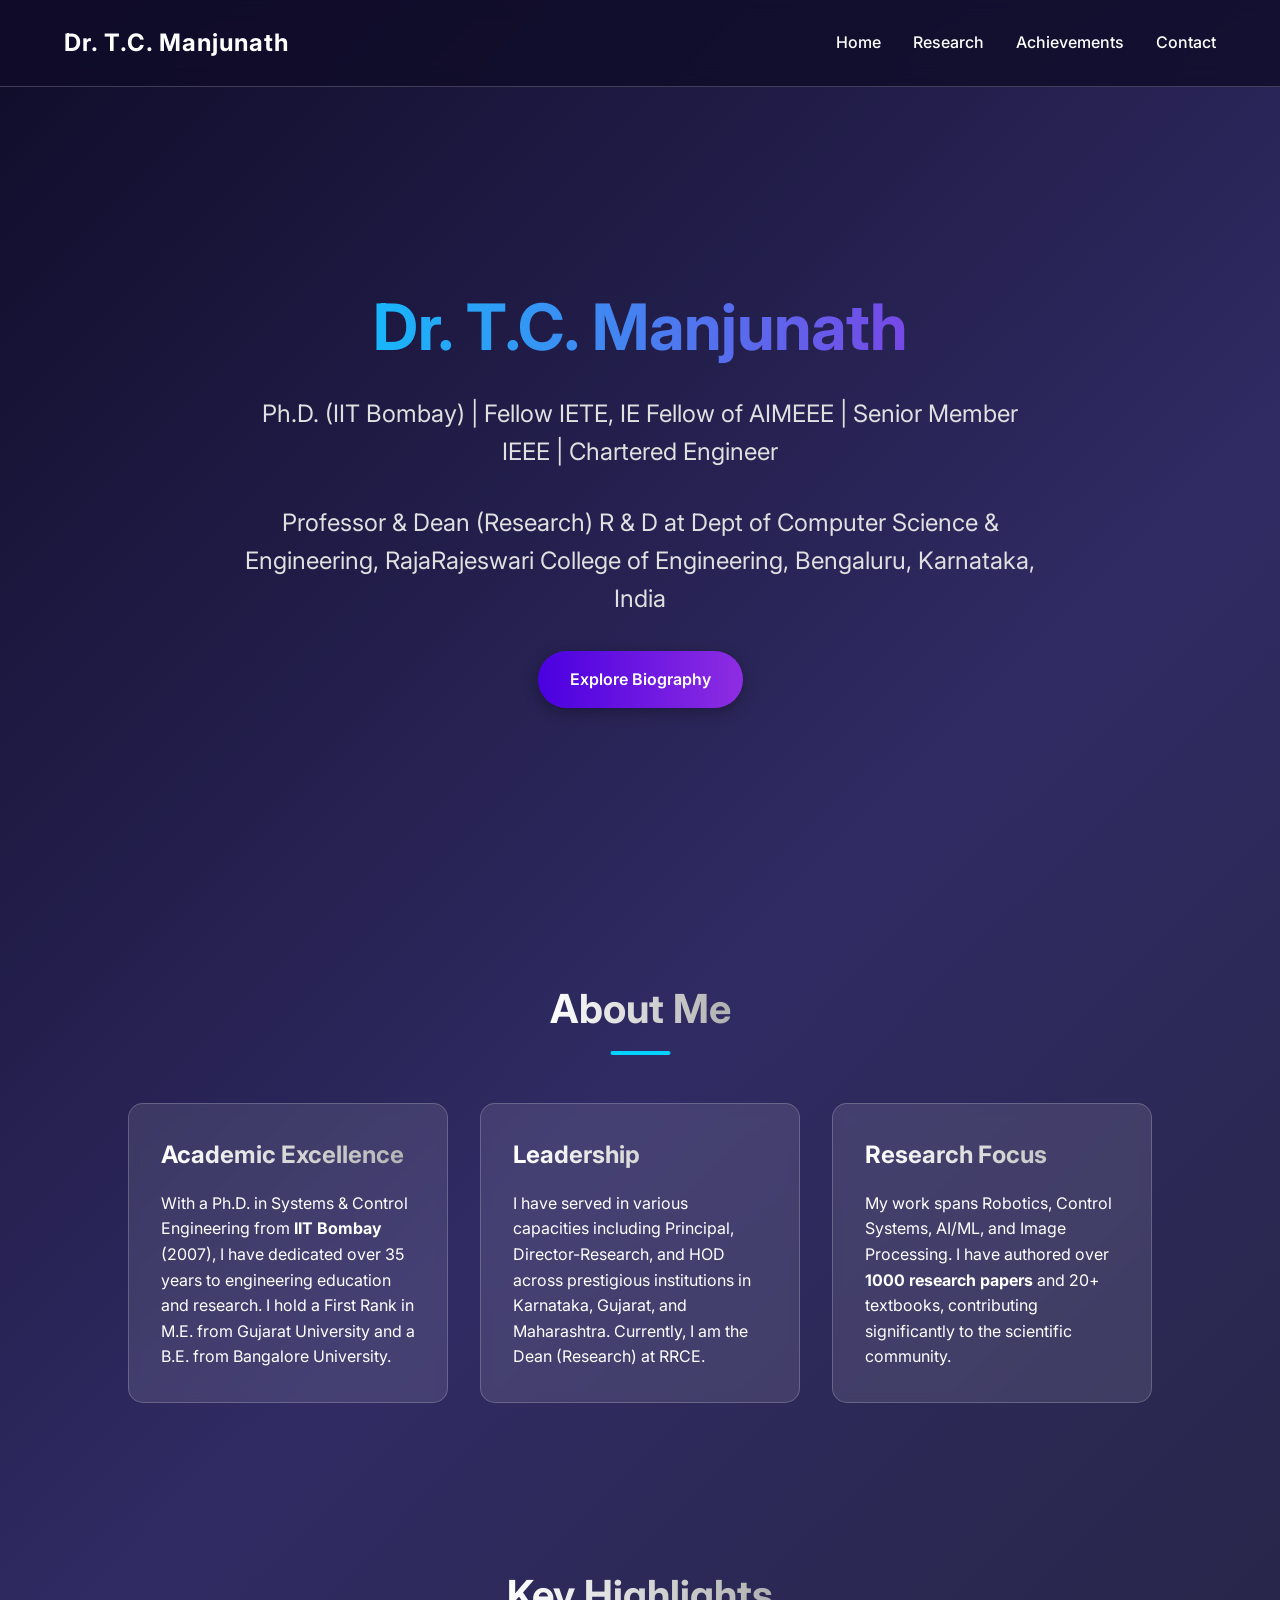
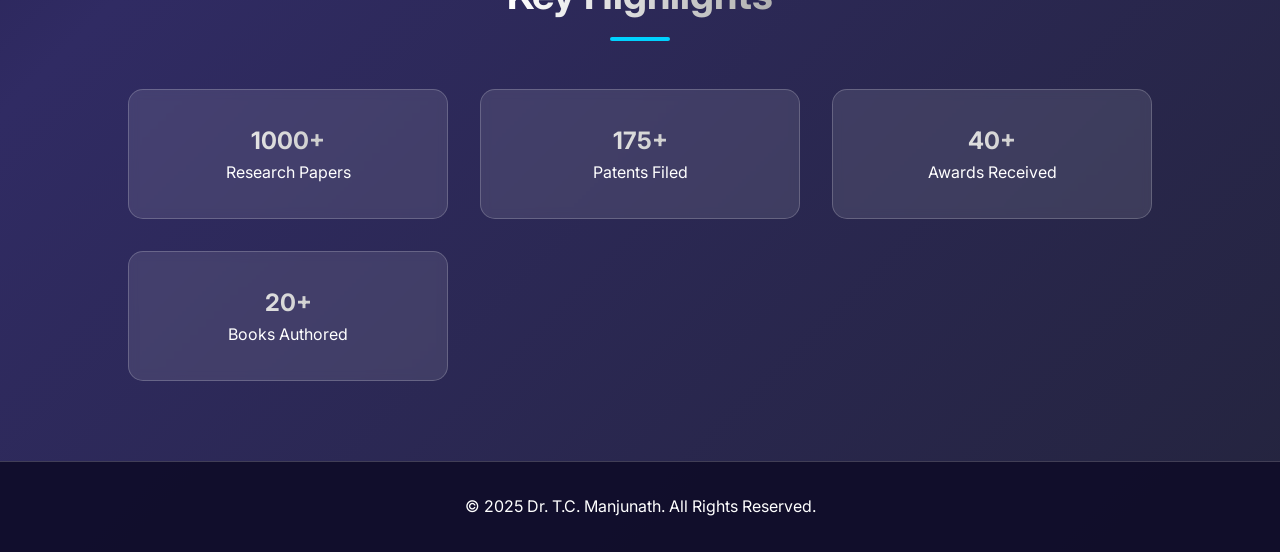
==== index.html @ 046c74a4 "Initial commit" ====
<!DOCTYPE html>
<html lang="en">

<head>
    <meta charset="UTF-8">
    <meta name="viewport" content="width=device-width, initial-scale=1.0">
    <title>Dr. T.C. Manjunath | Professor & Researcher</title>
    <meta name="description"
        content="Official portfolio of Dr. T.C. Manjunath, distinguished Professor, Researcher, and Dean with over 35 years of experience in Engineering and Technology.">
    <link rel="preconnect" href="https://fonts.googleapis.com">
    <link rel="preconnect" href="https://fonts.gstatic.com" crossorigin>
    <link href="https://fonts.googleapis.com/css2?family=Inter:wght@300;400;600;700&display=swap" rel="stylesheet">
    <link rel="stylesheet" href="style.css">
</head>

<body>

    <!-- Navigation -->
    <nav>
        <div class="logo">Dr. T.C. Manjunath</div>
        <ul class="nav-links">
            <li><a href="index.html">Home</a></li>
            <li><a href="research.html">Research</a></li>
            <li><a href="achievements.html">Achievements</a></li>
            <li><a href="contact.html">Contact</a></li>
        </ul>
        <div class="hamburger">
            <div class="bar"></div>
            <div class="bar"></div>
            <div class="bar"></div>
        </div>
    </nav>

    <!-- Hero Section -->
    <header class="hero">
        <div class="hero-content">
            <h1>Dr. T.C. Manjunath</h1>
            <p>Ph.D. (IIT Bombay) | Fellow IETE, IE Fellow of AIMEEE | Senior Member IEEE | Chartered Engineer</p>
            <p>Professor & Dean (Research) R & D at Dept of Computer Science & Engineering, RajaRajeswari College of
                Engineering, Bengaluru, Karnataka, India</p>
            <a href="#about" class="btn">Explore Biography</a>
        </div>
    </header>

    <!-- About Section -->
    <section id="about">
        <h2 class="section-title">About Me</h2>
        <div class="card-grid">
            <div class="card">
                <h3>Academic Excellence</h3>
                <p>With a Ph.D. in Systems & Control Engineering from <strong>IIT Bombay</strong> (2007), I have
                    dedicated over 35 years to engineering education and research. I hold a First Rank in M.E. from
                    Gujarat University and a B.E. from Bangalore University.</p>
            </div>
            <div class="card">
                <h3>Leadership</h3>
                <p>I have served in various capacities including Principal, Director-Research, and HOD across
                    prestigious institutions in Karnataka, Gujarat, and Maharashtra. Currently, I am the Dean (Research)
                    at RRCE.</p>
            </div>
            <div class="card">
                <h3>Research Focus</h3>
                <p>My work spans Robotics, Control Systems, AI/ML, and Image Processing. I have authored over
                    <strong>1000 research papers</strong> and 20+ textbooks, contributing significantly to the
                    scientific community.</p>
            </div>
        </div>
    </section>

    <!-- Highlights Section -->
    <section id="highlights">
        <h2 class="section-title">Key Highlights</h2>
        <div class="card-grid">
            <div class="card" style="text-align: center;">
                <h1 style="color: var(--accent); margin-bottom: 0;">1000+</h1>
                <p>Research Papers</p>
            </div>
            <div class="card" style="text-align: center;">
                <h1 style="color: var(--accent); margin-bottom: 0;">175+</h1>
                <p>Patents Filed</p>
            </div>
            <div class="card" style="text-align: center;">
                <h1 style="color: var(--accent); margin-bottom: 0;">40+</h1>
                <p>Awards Received</p>
            </div>
            <div class="card" style="text-align: center;">
                <h1 style="color: var(--accent); margin-bottom: 0;">20+</h1>
                <p>Books Authored</p>
            </div>
        </div>
    </section>

    <footer>
        <p>&copy; 2025 Dr. T.C. Manjunath. All Rights Reserved.</p>
    </footer>

    <script src="script.js"></script>
</body>

</html>
---- style.css ----
/* Global Reset & Variables */
:root {
    --primary-color: #4a00e0;
    --secondary-color: #8e2de2;
    --dark-bg: #0f0c29;
    --glass-bg: rgba(255, 255, 255, 0.1);
    --glass-border: rgba(255, 255, 255, 0.2);
    --text-light: #ffffff;
    --text-dim: #e0e0e0;
    --accent: #00d2ff;
    --font-main: 'Inter', sans-serif;
}

* {
    margin: 0;
    padding: 0;
    box-sizing: border-box;
}

body {
    font-family: var(--font-main);
    background: linear-gradient(135deg, var(--dark-bg), #302b63, #24243e);
    color: var(--text-light);
    min-height: 100vh;
    overflow-x: hidden;
    line-height: 1.6;
}

/* Typography */
h1, h2, h3, h4 {
    font-weight: 700;
    margin-bottom: 1rem;
    background: linear-gradient(to right, #fff, #b0b0b0);
    -webkit-background-clip: text;
    -webkit-text-fill-color: transparent;
}

a {
    text-decoration: none;
    color: var(--text-light);
    transition: color 0.3s ease;
}

a:hover {
    color: var(--accent);
}

/* Navigation */
nav {
    display: flex;
    justify-content: space-between;
    align-items: center;
    padding: 1.5rem 5%;
    background: rgba(15, 12, 41, 0.8);
    backdrop-filter: blur(10px);
    position: sticky;
    top: 0;
    z-index: 1000;
    border-bottom: 1px solid var(--glass-border);
}

.logo {
    font-size: 1.5rem;
    font-weight: 700;
    letter-spacing: 1px;
}

.nav-links {
    display: flex;
    gap: 2rem;
    list-style: none;
}

.nav-links a {
    font-size: 1rem;
    font-weight: 500;
    position: relative;
}

.nav-links a::after {
    content: '';
    position: absolute;
    width: 0;
    height: 2px;
    bottom: -5px;
    left: 0;
    background-color: var(--accent);
    transition: width 0.3s ease;
}

.nav-links a:hover::after {
    width: 100%;
}

.hamburger {
    display: none;
    cursor: pointer;
    flex-direction: column;
    gap: 5px;
}

.bar {
    width: 25px;
    height: 3px;
    background-color: var(--text-light);
    transition: 0.3s;
}

/* Hero Section */
.hero {
    height: 90vh;
    display: flex;
    align-items: center;
    justify-content: center;
    text-align: center;
    padding: 0 2rem;
    position: relative;
}

.hero-content {
    max-width: 800px;
    z-index: 1;
    animation: fadeIn Up 1s ease-out;
}

.hero h1 {
    font-size: 4rem;
    margin-bottom: 1rem;
    background: linear-gradient(to right, var(--accent), var(--secondary-color));
    -webkit-background-clip: text;
    -webkit-text-fill-color: transparent;
}

.hero p {
    font-size: 1.5rem;
    color: var(--text-dim);
    margin-bottom: 2rem;
}

.btn {
    display: inline-block;
    padding: 1rem 2rem;
    background: linear-gradient(90deg, var(--primary-color), var(--secondary-color));
    color: white;
    border-radius: 50px;
    font-weight: 600;
    box-shadow: 0 4px 15px rgba(0, 0, 0, 0.3);
    transition: transform 0.3s ease, box-shadow 0.3s ease;
}

.btn:hover {
    transform: translateY(-3px);
    box-shadow: 0 6px 20px rgba(0, 0, 0, 0.4);
    color: white;
}

/* Sections */
section {
    padding: 5rem 10%;
}

.section-title {
    text-align: center;
    font-size: 2.5rem;
    margin-bottom: 3rem;
    position: relative;
    display: inline-block;
    left: 50%;
    transform: translateX(-50%);
}

.section-title::after {
    content: '';
    display: block;
    width: 60px;
    height: 4px;
    background: var(--accent);
    margin: 10px auto 0;
    border-radius: 2px;
}

/* Cards (Glassmorphism) */
.card-grid {
    display: grid;
    grid-template-columns: repeat(auto-fit, minmax(300px, 1fr));
    gap: 2rem;
}

.card {
    background: var(--glass-bg);
    border: 1px solid var(--glass-border);
    border-radius: 15px;
    padding: 2rem;
    backdrop-filter: blur(5px);
    transition: transform 0.3s ease, background 0.3s ease;
}

.card:hover {
    transform: translateY(-10px);
    background: rgba(255, 255, 255, 0.15);
}

.card h3 {
    font-size: 1.5rem;
    margin-bottom: 1rem;
    color: var(--accent);
}

/* Footer */
footer {
    background: rgba(15, 12, 41, 0.9);
    padding: 2rem;
    text-align: center;
    border-top: 1px solid var(--glass-border);
}

/* Animations */
@keyframes fadeInUp {
    from {
        opacity: 0;
        transform: translateY(20px);
    }
    to {
        opacity: 1;
        transform: translateY(0);
    }
}

/* Responsive */
@media (max-width: 768px) {
    .nav-links {
        position: absolute;
        right: 0;
        top: 70px;
        height: calc(100vh - 70px);
        background: rgba(15, 12, 41, 0.95);
        flex-direction: column;
        align-items: center;
        justify-content: center;
        width: 100%;
        transform: translateX(100%);
        transition: transform 0.5s ease-in-out;
    }

    .nav-links.active {
        transform: translateX(0);
    }

    .hamburger {
        display: flex;
    }

    .hero h1 {
        font-size: 2.5rem;
    }
}
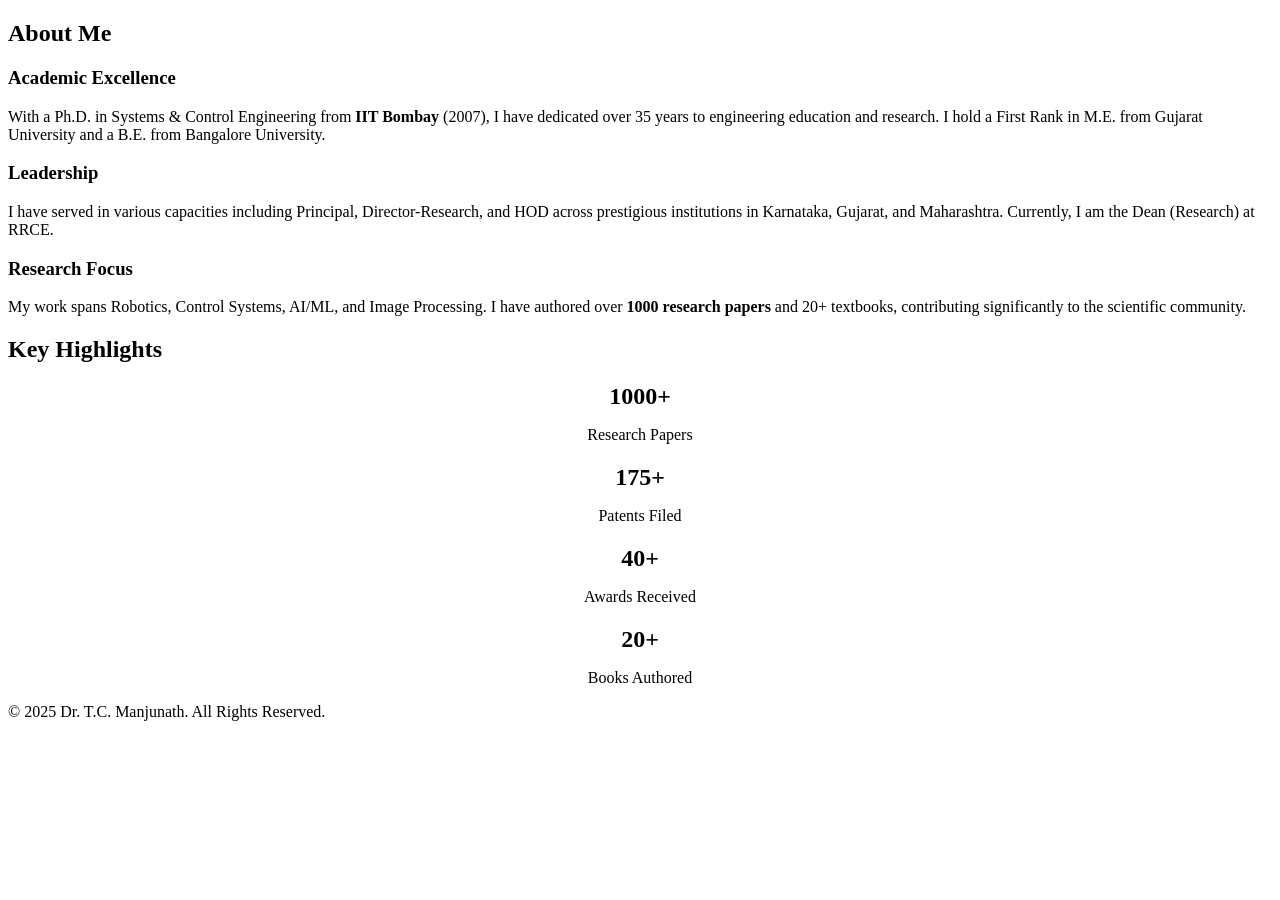
==== commit 4576a5e1: "Update navigation, contact page, and add profile picture" ====
--- a/index.html
+++ b/index.html
@@ -8,39 +8,6 @@
     <meta name="description"
         content="Official portfolio of Dr. T.C. Manjunath, distinguished Professor, Researcher, and Dean with over 35 years of experience in Engineering and Technology.">
     <link rel="preconnect" href="https://fonts.googleapis.com">
-    <link rel="preconnect" href="https://fonts.gstatic.com" crossorigin>
-    <link href="https://fonts.googleapis.com/css2?family=Inter:wght@300;400;600;700&display=swap" rel="stylesheet">
-    <link rel="stylesheet" href="style.css">
-</head>
-
-<body>
-
-    <!-- Navigation -->
-    <nav>
-        <div class="logo">Dr. T.C. Manjunath</div>
-        <ul class="nav-links">
-            <li><a href="index.html">Home</a></li>
-            <li><a href="research.html">Research</a></li>
-            <li><a href="achievements.html">Achievements</a></li>
-            <li><a href="contact.html">Contact</a></li>
-        </ul>
-        <div class="hamburger">
-            <div class="bar"></div>
-            <div class="bar"></div>
-            <div class="bar"></div>
-        </div>
-    </nav>
-
-    <!-- Hero Section -->
-    <header class="hero">
-        <div class="hero-content">
-            <h1>Dr. T.C. Manjunath</h1>
-            <p>Ph.D. (IIT Bombay) | Fellow IETE, IE Fellow of AIMEEE | Senior Member IEEE | Chartered Engineer</p>
-            <p>Professor & Dean (Research) R & D at Dept of Computer Science & Engineering, RajaRajeswari College of
-                Engineering, Bengaluru, Karnataka, India</p>
-            <a href="#about" class="btn">Explore Biography</a>
-        </div>
-    </header>
 
     <!-- About Section -->
     <section id="about">
@@ -62,7 +29,8 @@
                 <h3>Research Focus</h3>
                 <p>My work spans Robotics, Control Systems, AI/ML, and Image Processing. I have authored over
                     <strong>1000 research papers</strong> and 20+ textbooks, contributing significantly to the
-                    scientific community.</p>
+                    scientific community.
+                </p>
             </div>
         </div>
     </section>
@@ -95,6 +63,6 @@
     </footer>
 
     <script src="script.js"></script>
-</body>
+    </body>
 
 </html>
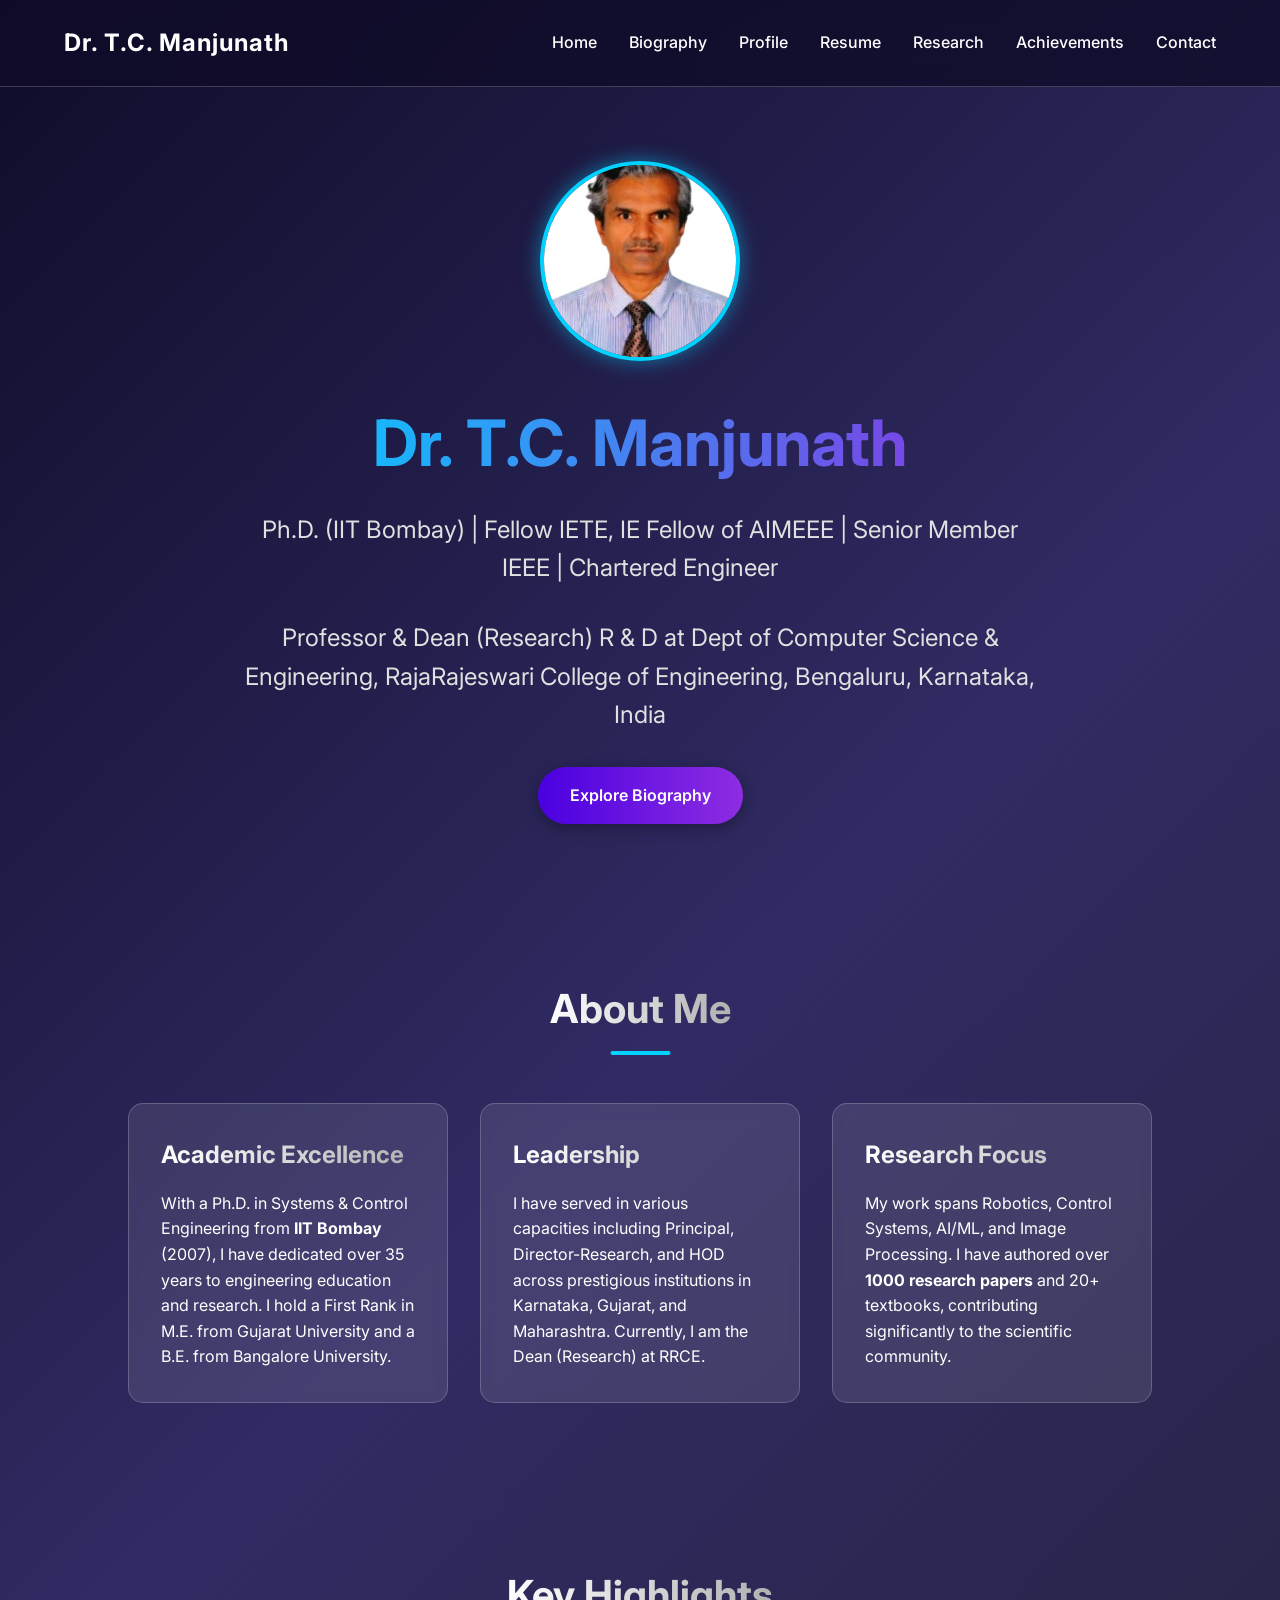
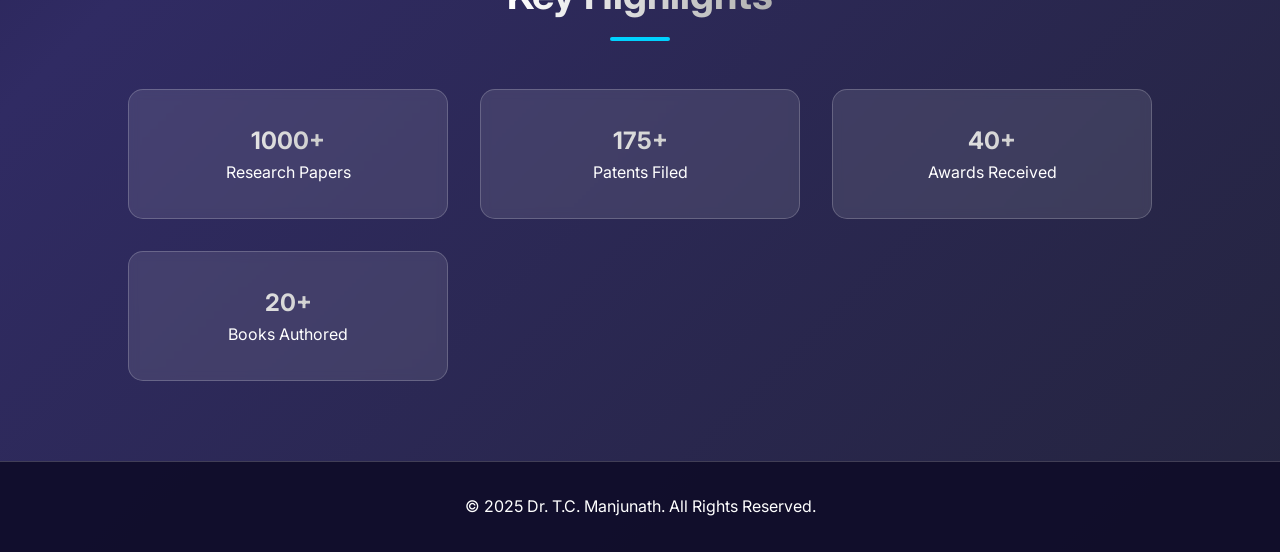
==== commit 526effe4: "Fix HTML structure and UI issues" ====
--- a/index.html
+++ b/index.html
@@ -8,6 +8,43 @@
     <meta name="description"
         content="Official portfolio of Dr. T.C. Manjunath, distinguished Professor, Researcher, and Dean with over 35 years of experience in Engineering and Technology.">
     <link rel="preconnect" href="https://fonts.googleapis.com">
+    <link rel="preconnect" href="https://fonts.gstatic.com" crossorigin>
+    <link href="https://fonts.googleapis.com/css2?family=Inter:wght@300;400;600;700&display=swap" rel="stylesheet">
+    <link rel="stylesheet" href="style.css">
+</head>
+
+<body>
+
+    <!-- Navigation -->
+    <nav>
+        <div class="logo">Dr. T.C. Manjunath</div>
+        <ul class="nav-links">
+            <li><a href="index.html">Home</a></li>
+            <li><a href="Dr Man Biography - WA - RRCE.pdf" target="_blank">Biography</a></li>
+            <li><a href="Dr Man Profile-WA-RRCE.pdf" target="_blank">Profile</a></li>
+            <li><a href="Dr Man Short CV-RRCE.pdf" target="_blank">Resume</a></li>
+            <li><a href="research.html">Research</a></li>
+            <li><a href="achievements.html">Achievements</a></li>
+            <li><a href="contact.html">Contact</a></li>
+        </ul>
+        <div class="hamburger">
+            <div class="bar"></div>
+            <div class="bar"></div>
+            <div class="bar"></div>
+        </div>
+    </nav>
+
+    <!-- Hero Section -->
+    <header class="hero">
+        <div class="hero-content">
+            <img src="Dr Manjunath.jpg" alt="Dr. T.C. Manjunath" class="profile-img">
+            <h1>Dr. T.C. Manjunath</h1>
+            <p>Ph.D. (IIT Bombay) | Fellow IETE, IE Fellow of AIMEEE | Senior Member IEEE | Chartered Engineer</p>
+            <p>Professor & Dean (Research) R & D at Dept of Computer Science & Engineering, RajaRajeswari College of
+                Engineering, Bengaluru, Karnataka, India</p>
+            <a href="#about" class="btn">Explore Biography</a>
+        </div>
+    </header>
 
     <!-- About Section -->
     <section id="about">
@@ -63,6 +100,6 @@
     </footer>
 
     <script src="script.js"></script>
-    </body>
+</body>
 
 </html>
--- a/style.css
+++ b/style.css
@@ -0,0 +1,280 @@
+/* Global Reset & Variables */
+:root {
+    --primary-color: #4a00e0;
+    --secondary-color: #8e2de2;
+    --dark-bg: #0f0c29;
+    --glass-bg: rgba(255, 255, 255, 0.1);
+    --glass-border: rgba(255, 255, 255, 0.2);
+    --text-light: #ffffff;
+    --text-dim: #e0e0e0;
+    --accent: #00d2ff;
+    --font-main: 'Inter', sans-serif;
+}
+
+* {
+    margin: 0;
+    padding: 0;
+    box-sizing: border-box;
+}
+
+body {
+    font-family: var(--font-main);
+    background: linear-gradient(135deg, var(--dark-bg), #302b63, #24243e);
+    color: var(--text-light);
+    min-height: 100vh;
+    overflow-x: hidden;
+    line-height: 1.6;
+}
+
+/* Typography */
+h1, h2, h3, h4 {
+    font-weight: 700;
+    margin-bottom: 1rem;
+    background: linear-gradient(to right, #fff, #b0b0b0);
+    -webkit-background-clip: text;
+    -webkit-text-fill-color: transparent;
+}
+
+a {
+    text-decoration: none;
+    color: var(--text-light);
+    transition: color 0.3s ease;
+}
+
+a:hover {
+    color: var(--accent);
+}
+
+/* Navigation */
+nav {
+    display: flex;
+    justify-content: space-between;
+    align-items: center;
+    padding: 1.5rem 5%;
+    background: rgba(15, 12, 41, 0.8);
+    backdrop-filter: blur(10px);
+    position: sticky;
+    top: 0;
+    z-index: 1000;
+    border-bottom: 1px solid var(--glass-border);
+}
+
+.logo {
+    font-size: 1.5rem;
+    font-weight: 700;
+    letter-spacing: 1px;
+}
+
+.nav-links {
+    display: flex;
+    gap: 2rem;
+    list-style: none;
+}
+
+.nav-links a {
+    font-size: 1rem;
+    font-weight: 500;
+    position: relative;
+}
+
+.nav-links a::after {
+    content: '';
+    position: absolute;
+    width: 0;
+    height: 2px;
+    bottom: -5px;
+    left: 0;
+    background-color: var(--accent);
+    transition: width 0.3s ease;
+}
+
+.nav-links a:hover::after {
+    width: 100%;
+}
+
+.hamburger {
+    display: none;
+    cursor: pointer;
+    flex-direction: column;
+    gap: 5px;
+}
+
+.bar {
+    width: 25px;
+    height: 3px;
+    background-color: var(--text-light);
+    transition: 0.3s;
+}
+
+/* Hero Section */
+.hero {
+    height: 90vh;
+    display: flex;
+    align-items: center;
+    justify-content: center;
+    text-align: center;
+    padding: 0 2rem;
+    position: relative;
+}
+
+.hero-content {
+    max-width: 800px;
+    z-index: 1;
+    animation: fadeIn Up 1s ease-out;
+}
+
+.hero h1 {
+    font-size: 4rem;
+    margin-bottom: 1rem;
+    background: linear-gradient(to right, var(--accent), var(--secondary-color));
+    -webkit-background-clip: text;
+    -webkit-text-fill-color: transparent;
+}
+
+.hero p {
+    font-size: 1.5rem;
+    color: var(--text-dim);
+    margin-bottom: 2rem;
+}
+
+.btn {
+    display: inline-block;
+    padding: 1rem 2rem;
+    background: linear-gradient(90deg, var(--primary-color), var(--secondary-color));
+    color: white;
+    border-radius: 50px;
+    font-weight: 600;
+    box-shadow: 0 4px 15px rgba(0, 0, 0, 0.3);
+    transition: transform 0.3s ease, box-shadow 0.3s ease;
+}
+
+.btn:hover {
+    transform: translateY(-3px);
+    box-shadow: 0 6px 20px rgba(0, 0, 0, 0.4);
+    color: white;
+}
+
+/* Sections */
+section {
+    padding: 5rem 10%;
+}
+
+.section-title {
+    text-align: center;
+    font-size: 2.5rem;
+    margin-bottom: 3rem;
+    position: relative;
+    display: inline-block;
+    left: 50%;
+    transform: translateX(-50%);
+}
+
+.section-title::after {
+    content: '';
+    display: block;
+    width: 60px;
+    height: 4px;
+    background: var(--accent);
+    margin: 10px auto 0;
+    border-radius: 2px;
+}
+
+/* Cards (Glassmorphism) */
+.card-grid {
+    display: grid;
+    grid-template-columns: repeat(auto-fit, minmax(300px, 1fr));
+    gap: 2rem;
+}
+
+.card {
+    background: var(--glass-bg);
+    border: 1px solid var(--glass-border);
+    border-radius: 15px;
+    padding: 2rem;
+    backdrop-filter: blur(5px);
+    transition: transform 0.3s ease, background 0.3s ease;
+}
+
+.card:hover {
+    transform: translateY(-10px);
+    background: rgba(255, 255, 255, 0.15);
+}
+
+.card h3 {
+    font-size: 1.5rem;
+    margin-bottom: 1rem;
+    color: var(--accent);
+}
+
+/* Footer */
+footer {
+    background: rgba(15, 12, 41, 0.9);
+    padding: 2rem;
+    text-align: center;
+    border-top: 1px solid var(--glass-border);
+}
+
+/* Animations */
+@keyframes fadeInUp {
+    from {
+        opacity: 0;
+        transform: translateY(20px);
+    }
+    to {
+        opacity: 1;
+        transform: translateY(0);
+    }
+}
+
+/* Responsive */
+@media (max-width: 768px) {
+    .nav-links {
+        position: absolute;
+        right: 0;
+        top: 70px;
+        height: calc(100vh - 70px);
+        background: rgba(15, 12, 41, 0.95);
+        flex-direction: column;
+        align-items: center;
+        justify-content: center;
+        width: 100%;
+        transform: translateX(100%);
+        transition: transform 0.5s ease-in-out;
+    }
+
+    .nav-links.active {
+        transform: translateX(0);
+    }
+
+    .hamburger {
+        display: flex;
+    }
+
+    .hero h1 {
+        font-size: 2.5rem;
+    }
+}
+
+/* Profile Image */
+.profile-img {
+    width: 200px;
+    height: 200px;
+    border-radius: 50%;
+    object-fit: cover;
+    border: 4px solid var(--accent);
+    box-shadow: 0 0 20px rgba(0, 210, 255, 0.5);
+    margin-bottom: 1.5rem;
+    animation: float 6s ease-in-out infinite;
+}
+
+@keyframes float {
+    0% {
+        transform: translateY(0px);
+    }
+    50% {
+        transform: translateY(-10px);
+    }
+    100% {
+        transform: translateY(0px);
+    }
+}
